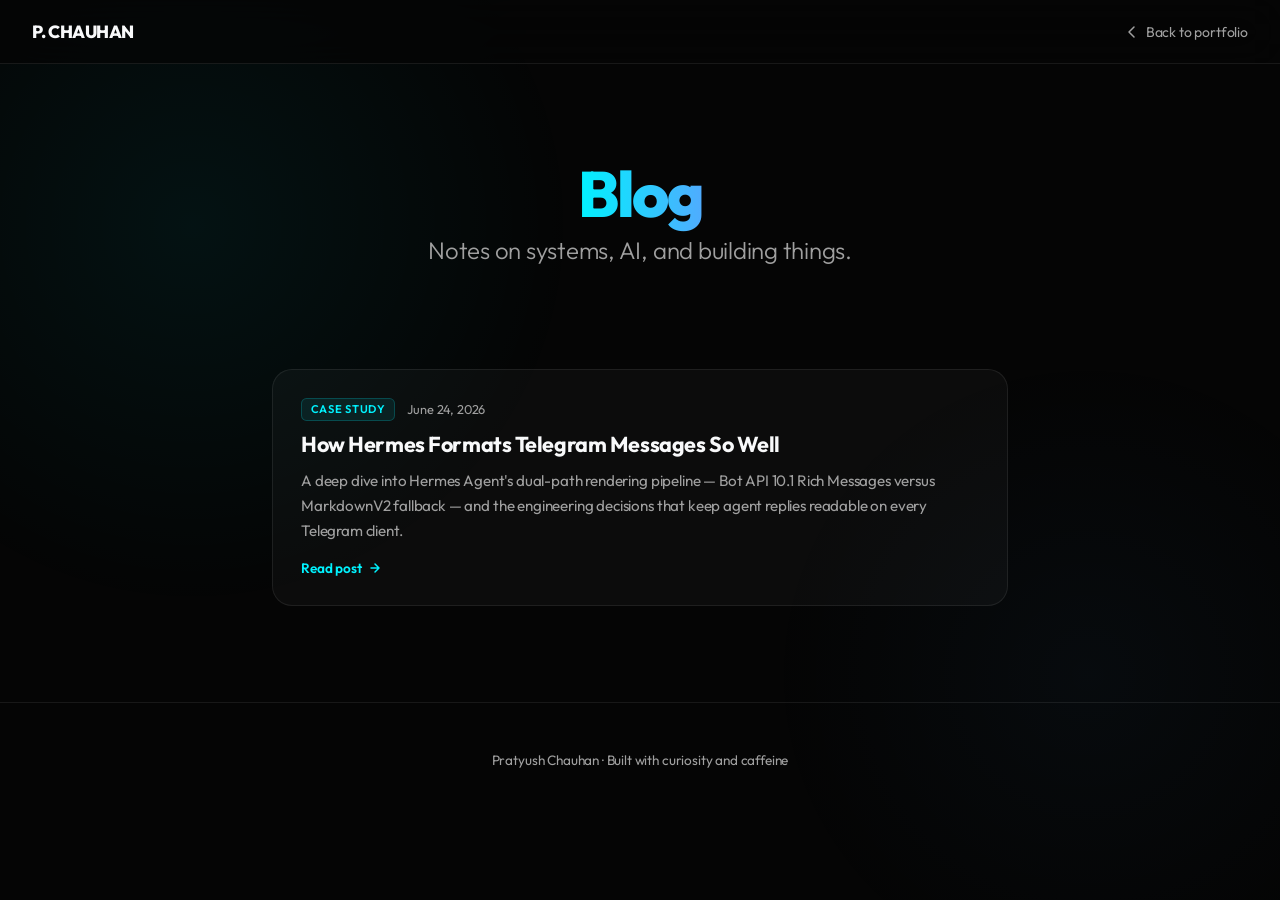
==== blog/index.html @ aa64a6ab "feat: add blog section with Hermes Telegram formatting case study - Add blog/ directory with listing" ====
<!DOCTYPE html>
<html lang="en">
<head>
<meta charset="UTF-8">
<meta name="viewport" content="width=device-width, initial-scale=1.0">
<title>Blog — Pratyush Chauhan</title>
<link rel="preconnect" href="https://fonts.googleapis.com">
<link rel="preconnect" href="https://fonts.gstatic.com" crossorigin>
<link href="https://fonts.googleapis.com/css2?family=Outfit:wght@300;400;600;800&display=swap" rel="stylesheet">
<link rel="icon" type="image/png" href="../favicon.png">
<style>
*,*::before,*::after{box-sizing:border-box;margin:0;padding:0}
:root{
  --bg:#050505;--surface:rgba(255,255,255,.03);--border:rgba(255,255,255,.08);
  --text:#f8f9fa;--dim:#a0a0a0;
  --accent:#00f2fe;--accent2:#4facfe;
}
body{background:var(--bg);color:var(--text);font-family:'Outfit',sans-serif;min-height:100dvh;overflow-x:hidden;letter-spacing:-.01em}
body::before{content:'';position:fixed;inset:0;background:radial-gradient(circle at 15% 25%,rgba(0,242,254,.06) 0%,transparent 30%),radial-gradient(circle at 85% 75%,rgba(79,172,254,.04) 0%,transparent 25%);z-index:-1;pointer-events:none}

/* Nav */
nav{display:flex;align-items:center;justify-content:space-between;padding:1.25rem 2rem;border-bottom:1px solid var(--border);background:rgba(5,5,5,.8);backdrop-filter:blur(20px);position:sticky;top:0;z-index:10}
.nav-brand{font-weight:800;font-size:1.1rem;letter-spacing:-.03em;text-decoration:none;color:var(--text)}
.nav-back{font-size:.875rem;color:var(--dim);text-decoration:none;display:flex;align-items:center;gap:.4rem;transition:color .2s}
.nav-back:hover{color:var(--accent)}

/* Hero */
.hero{padding:6rem 2rem 3rem;text-align:center;max-width:700px;margin:0 auto}
.hero-title{font-size:clamp(2.5rem,6vw,4rem);font-weight:800;line-height:1.05;letter-spacing:-.04em;margin-bottom:.5rem}
.hero-title span{background:linear-gradient(90deg,var(--accent),var(--accent2));-webkit-background-clip:text;background-clip:text;-webkit-text-fill-color:transparent}
.hero-subtitle{font-size:clamp(1.1rem,2.5vw,1.5rem);font-weight:300;color:var(--dim);letter-spacing:-.01em;margin-bottom:1.5rem}

/* Post list */
.posts{display:flex;flex-direction:column;gap:1.5rem;padding:2rem 2rem 6rem;max-width:800px;margin:0 auto}

/* Post card */
.post-card{background:var(--surface);border:1px solid var(--border);border-radius:1.25rem;padding:1.75rem;display:flex;flex-direction:column;gap:.6rem;transition:all .4s cubic-bezier(.16,1,.3,1);text-decoration:none;color:var(--text)}
.post-card:hover{transform:translateY(-4px);border-color:var(--accent);box-shadow:0 20px 50px -10px rgba(0,0,0,.6)}
.post-meta{display:flex;gap:.75rem;align-items:center;font-size:.8rem;color:var(--dim);flex-wrap:wrap}
.post-tag{font-size:.7rem;font-weight:600;letter-spacing:.06em;text-transform:uppercase;padding:.2rem .55rem;border-radius:.35rem;background:rgba(0,242,254,.08);border:1px solid rgba(0,242,254,.2);color:var(--accent)}
.post-title{font-size:1.35rem;font-weight:700;letter-spacing:-.02em;line-height:1.3}
.post-excerpt{font-size:.95rem;color:var(--dim);line-height:1.65}
.post-read{display:inline-flex;align-items:center;gap:.4rem;font-size:.85rem;font-weight:600;color:var(--accent);margin-top:.4rem}
.post-card:hover .post-read svg{transform:translateX(3px)}
.post-read svg{transition:transform .2s}

/* Footer */
.footer{text-align:center;padding:3rem 2rem;color:var(--dim);font-size:.85rem;border-top:1px solid var(--border);margin-top:auto}
</style>
</head>
<body>

<nav>
  <a class="nav-brand" href="../index.html">P. CHAUHAN</a>
  <a class="nav-back" href="../index.html">
    <svg width="14" height="14" viewBox="0 0 14 14" fill="none"><path d="M9 2L4 7l5 5" stroke="currentColor" stroke-width="1.5" stroke-linecap="round" stroke-linejoin="round"/></svg>
    Back to portfolio
  </a>
</nav>

<div class="hero">
  <h1 class="hero-title"><span>Blog</span></h1>
  <p class="hero-subtitle">Notes on systems, AI, and building things.</p>
</div>

<div class="posts">

  <a class="post-card" href="hermes-telegram-formatting.html">
    <div class="post-meta">
      <span class="post-tag">Case Study</span>
      <span>June 24, 2026</span>
    </div>
    <div class="post-title">How Hermes Formats Telegram Messages So Well</div>
    <p class="post-excerpt">A deep dive into Hermes Agent's dual-path rendering pipeline — Bot API 10.1 Rich Messages versus MarkdownV2 fallback — and the engineering decisions that keep agent replies readable on every Telegram client.</p>
    <div class="post-read">
      Read post
      <svg width="14" height="14" viewBox="0 0 14 14" fill="none"><path d="M3 7h8M7 3l4 4-4 4" stroke="currentColor" stroke-width="1.5" stroke-linecap="round" stroke-linejoin="round"/></svg>
    </div>
  </a>

</div>

<div class="footer">
  Pratyush Chauhan &middot; Built with curiosity and caffeine
</div>

</body>
</html>
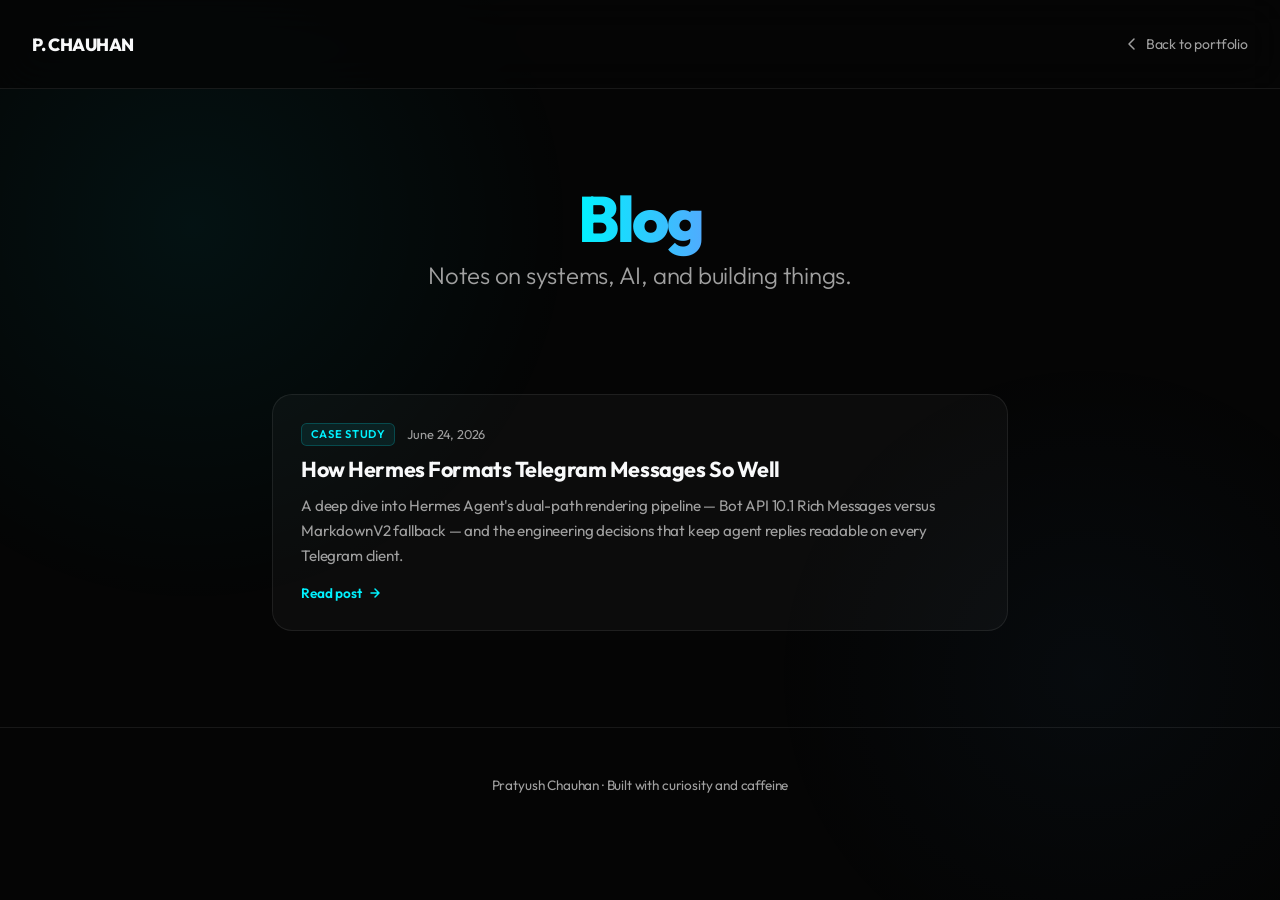
==== commit a349e7ac: "fix: mobile nav, overflow, tap targets, lazy-loading, JSON-LD" ====
--- a/blog/index.html
+++ b/blog/index.html
@@ -3,6 +3,18 @@
 <head>
 <meta charset="UTF-8">
 <meta name="viewport" content="width=device-width, initial-scale=1.0">
+<meta name="description" content="Notes on systems, AI, and building things.">
+<meta name="author" content="Pratyush Chauhan">
+<link rel="canonical" href="https://pratyushchauhan.github.io/portfolio/blog/">
+<meta property="og:type" content="website">
+<meta property="og:url" content="https://pratyushchauhan.github.io/portfolio/blog/">
+<meta property="og:title" content="Blog — Pratyush Chauhan">
+<meta property="og:description" content="Notes on systems, AI, and building things.">
+<meta name="twitter:card" content="summary">
+<meta name="twitter:url" content="https://pratyushchauhan.github.io/portfolio/blog/">
+<meta name="twitter:title" content="Blog — Pratyush Chauhan">
+<meta name="twitter:description" content="Notes on systems, AI, and building things.">
+<meta name="theme-color" content="#050505">
 <title>Blog — Pratyush Chauhan</title>
 <link rel="preconnect" href="https://fonts.googleapis.com">
 <link rel="preconnect" href="https://fonts.gstatic.com" crossorigin>
@@ -23,6 +35,12 @@
 .nav-brand{font-weight:800;font-size:1.1rem;letter-spacing:-.03em;text-decoration:none;color:var(--text)}
 .nav-back{font-size:.875rem;color:var(--dim);text-decoration:none;display:flex;align-items:center;gap:.4rem;transition:color .2s}
 .nav-back:hover{color:var(--accent)}
+.nav-toggle-label{display:none;cursor:pointer;padding:.5rem}
+.nav-toggle-label span,.nav-toggle-label span::before,.nav-toggle-label span::after{display:block;background:var(--text);height:2px;width:24px;border-radius:2px;position:relative}
+.nav-toggle-label span::before,.nav-toggle-label span::after{content:'';position:absolute}
+.nav-toggle-label span::before{top:-7px}
+.nav-toggle-label span::after{top:7px}
+.nav-back{min-height:48px}
 
 /* Hero */
 .hero{padding:6rem 2rem 3rem;text-align:center;max-width:700px;margin:0 auto}
@@ -46,16 +64,27 @@
 
 /* Footer */
 .footer{text-align:center;padding:3rem 2rem;color:var(--dim);font-size:.85rem;border-top:1px solid var(--border);margin-top:auto}
+@media(max-width:767px){
+  .nav-toggle-label{display:flex;align-items:center;justify-content:center;min-height:48px;min-width:48px}
+  .nav-menu{display:none;position:absolute;top:100%;left:0;right:0;background:rgba(5,5,5,.95);backdrop-filter:blur(20px);padding:1rem 2rem;border-bottom:1px solid var(--border);flex-direction:column;gap:.75rem;align-items:flex-start}
+  #nav-toggle:checked ~ .nav-menu{display:flex}
+  .nav-back{padding:.75rem 0}
+  .post-tag{min-height:48px;display:inline-flex;align-items:center}
+}
 </style>
 </head>
 <body>
 
 <nav>
-  <a class="nav-brand" href="../index.html">P. CHAUHAN</a>
-  <a class="nav-back" href="../index.html">
-    <svg width="14" height="14" viewBox="0 0 14 14" fill="none"><path d="M9 2L4 7l5 5" stroke="currentColor" stroke-width="1.5" stroke-linecap="round" stroke-linejoin="round"/></svg>
-    Back to portfolio
-  </a>
+ <a class="nav-brand" href="../index.html">P. CHAUHAN</a>
+  <input type="checkbox" id="nav-toggle" style="display:none">
+  <label for="nav-toggle" class="nav-toggle-label" aria-label="Toggle navigation"><span></span></label>
+  <div class="nav-menu">
+    <a class="nav-back" href="../index.html">
+      <svg width="14" height="14" viewBox="0 0 14 14" fill="none"><path d="M9 2L4 7l5 5" stroke="currentColor" stroke-width="1.5" stroke-linecap="round" stroke-linejoin="round"/></svg>
+      Back to portfolio
+    </a>
+  </div>
 </nav>
 
 <div class="hero">
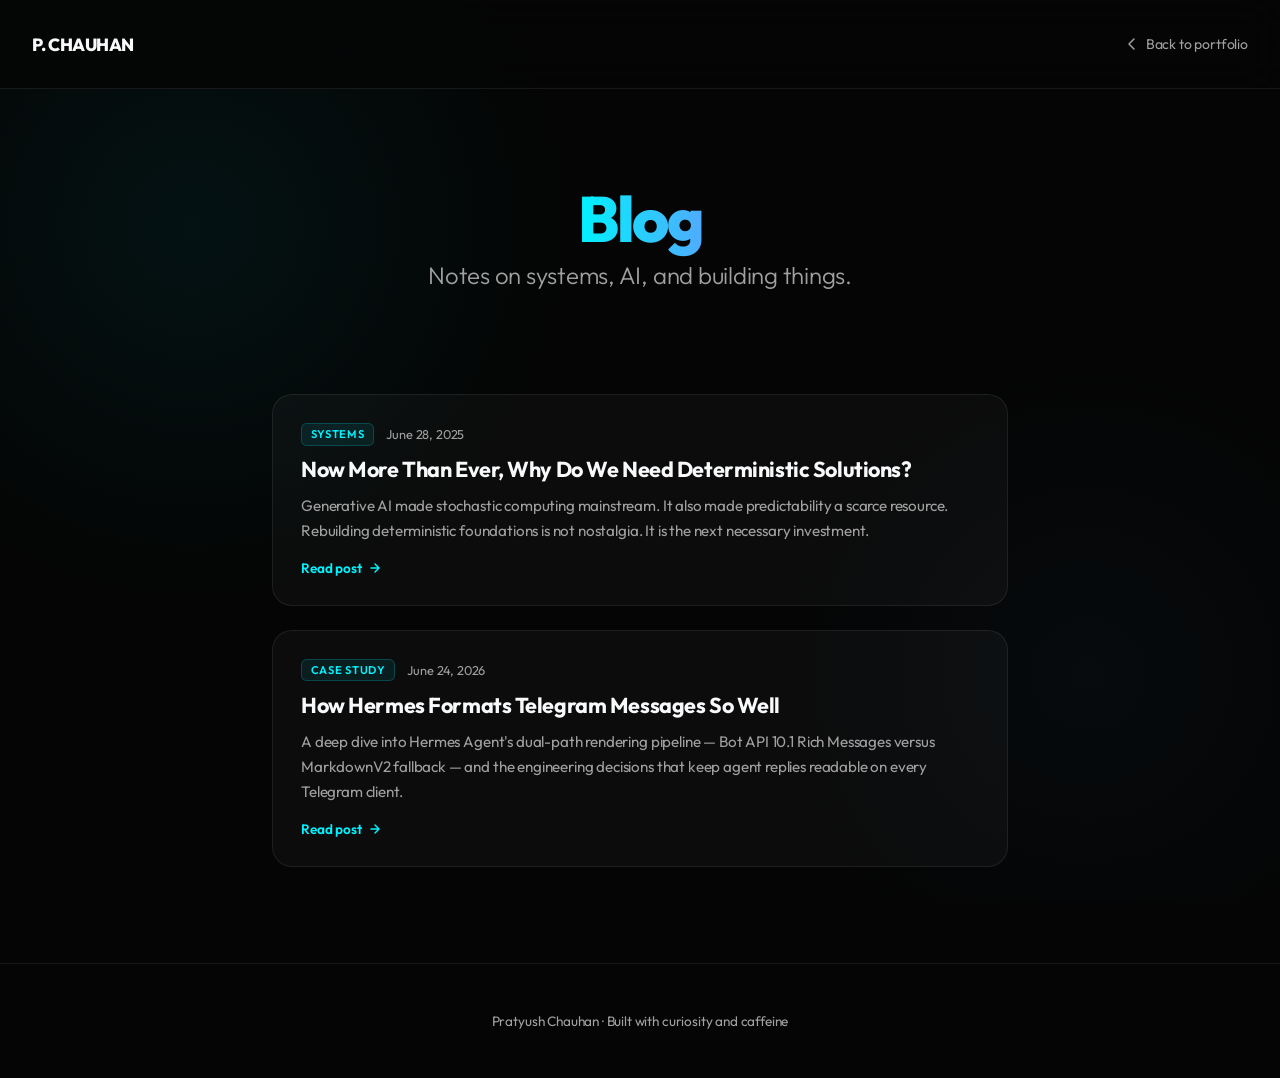
==== commit c32c2c32: "blog: deterministic solutions post" ====
--- a/blog/index.html
+++ b/blog/index.html
@@ -94,6 +94,19 @@
 
 <div class="posts">
 
+  <a class="post-card" href="deterministic-solutions.html">
+    <div class="post-meta">
+      <span class="post-tag">Systems</span>
+      <span>June 28, 2025</span>
+    </div>
+    <div class="post-title">Now More Than Ever, Why Do We Need Deterministic Solutions?</div>
+    <p class="post-excerpt">Generative AI made stochastic computing mainstream. It also made predictability a scarce resource. Rebuilding deterministic foundations is not nostalgia. It is the next necessary investment.</p>
+    <div class="post-read">
+      Read post
+      <svg width="14" height="14" viewBox="0 0 14 14" fill="none"><path d="M3 7h8M7 3l4 4-4 4" stroke="currentColor" stroke-width="1.5" stroke-linecap="round" stroke-linejoin="round"/></svg>
+    </div>
+  </a>
+
   <a class="post-card" href="hermes-telegram-formatting.html">
     <div class="post-meta">
       <span class="post-tag">Case Study</span>
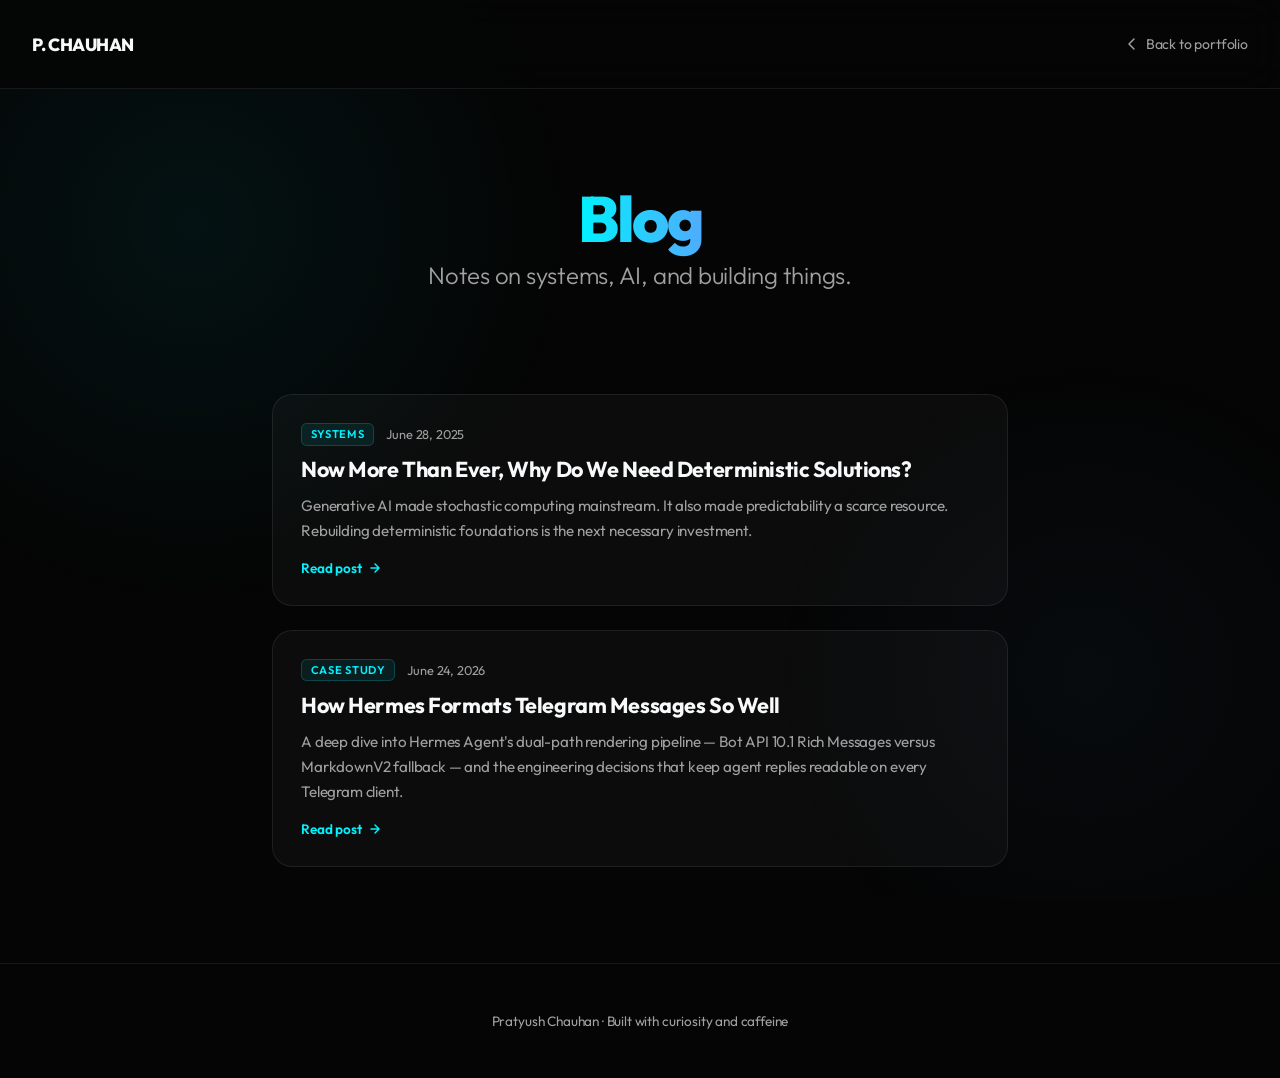
==== commit 45539729: "blog: tighten subtitle copy" ====
--- a/blog/index.html
+++ b/blog/index.html
@@ -100,7 +100,7 @@
       <span>June 28, 2025</span>
     </div>
     <div class="post-title">Now More Than Ever, Why Do We Need Deterministic Solutions?</div>
-    <p class="post-excerpt">Generative AI made stochastic computing mainstream. It also made predictability a scarce resource. Rebuilding deterministic foundations is not nostalgia. It is the next necessary investment.</p>
+    <p class="post-excerpt">Generative AI made stochastic computing mainstream. It also made predictability a scarce resource. Rebuilding deterministic foundations is the next necessary investment.</p>
     <div class="post-read">
       Read post
       <svg width="14" height="14" viewBox="0 0 14 14" fill="none"><path d="M3 7h8M7 3l4 4-4 4" stroke="currentColor" stroke-width="1.5" stroke-linecap="round" stroke-linejoin="round"/></svg>
